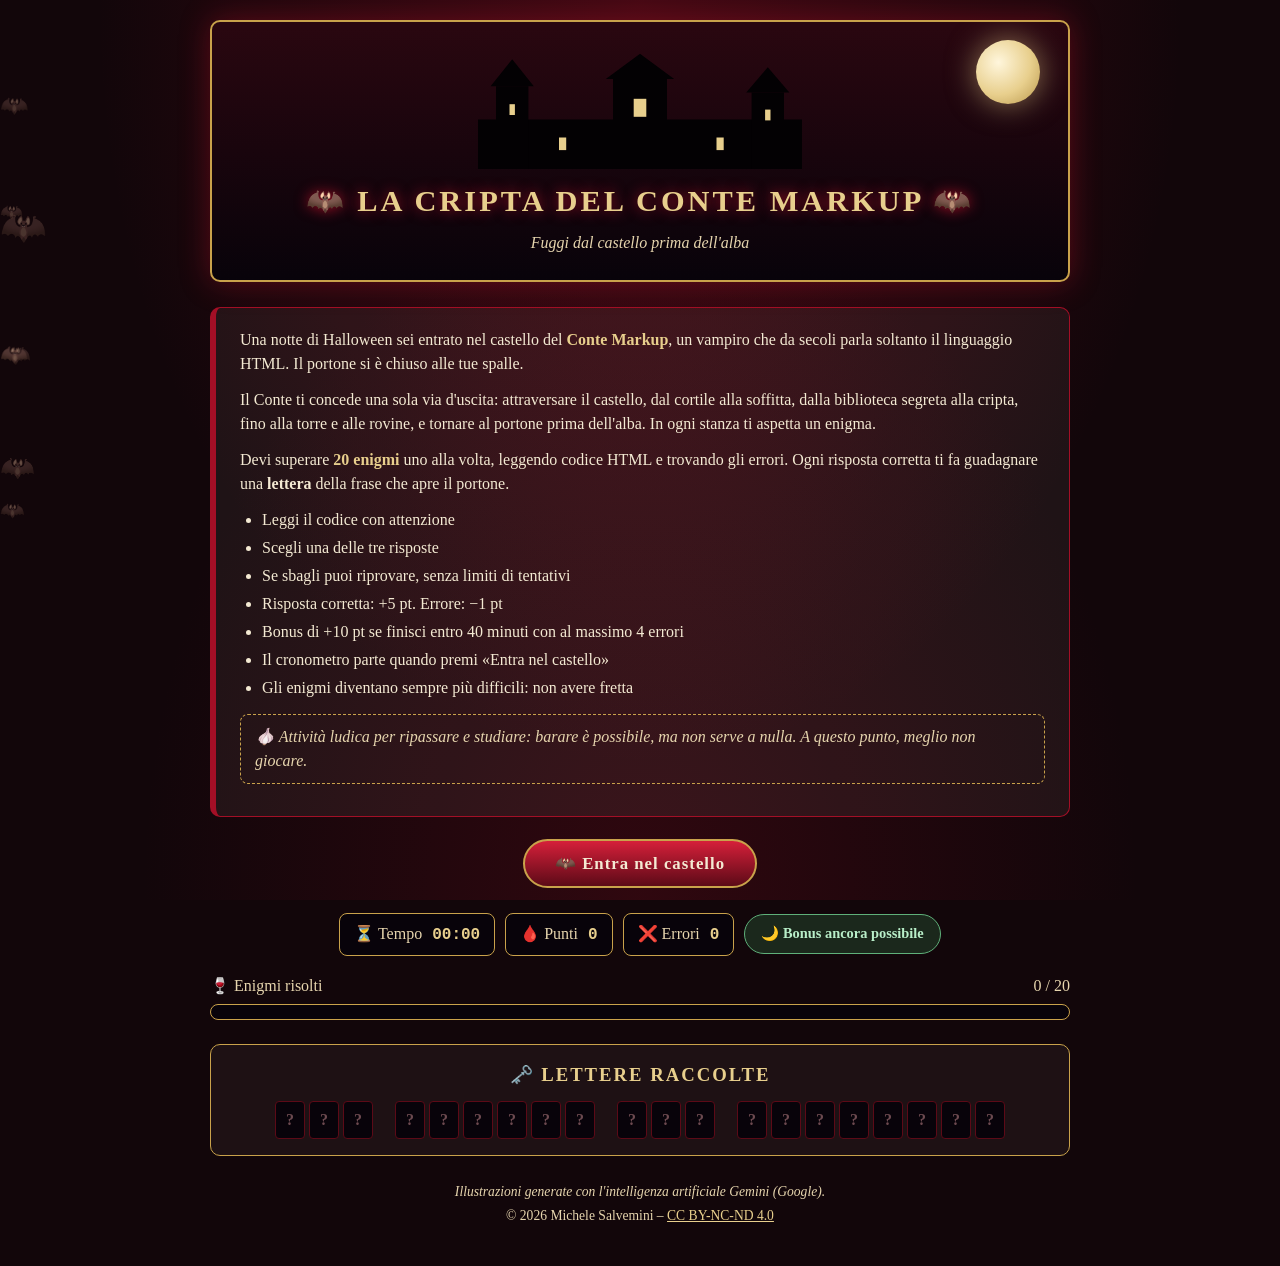
==== html/escape-room/la-cripta-del-conte-markup/index.html @ 2b84bf9f "Add files via upload" ====
<!DOCTYPE html>
<!--
    Autore: Michele Salvemini
    Classe: studenti che hanno svolto le esercitazioni HTML (HTM010-HTM170)
    Argomento: HTML5 - struttura del documento, testi, liste, tabelle, immagini e collegamenti
    Obiettivo: Escape room a enigmi a risposta multipla per ripassare la lettura e la
               correzione del codice HTML, con cronometro e punteggio
    Versione: 1.1
    Data: 25/10/2026
    Licenza: CC BY-NC-ND 4.0 - https://creativecommons.org/licenses/by-nc-nd/4.0/
    File: index.html (struttura) - style.css (stile) - script.js (comportamento)
-->
<html lang="it">
    <head>
        <meta charset="UTF-8">
        <meta name="viewport" content="width=device-width, initial-scale=1.0">
        <meta name="author" content="Michele Salvemini">
        <meta name="description" content="Escape room di Halloween a tema vampiri per ripassare l'HTML5: struttura del documento, testi, liste, tabelle, immagini e collegamenti ipertestuali.">
        <meta name="keywords" content="informatica, HTML, HTML5, struttura del documento, liste, tabelle, immagini, collegamenti, escape room, ripasso, Halloween, vampiri, liceo scientifico scienze applicate">
        <title>🦇 La Cripta del Conte Markup</title>
        <link rel="stylesheet" href="style.css">
        <link rel="license" href="https://creativecommons.org/licenses/by-nc-nd/4.0/">
    </head>
    <body>
        <!-- ============================================================
             STRUTTURA
             ============================================================ -->

        <!-- Contenitore di pipistrelli e gocce decorative, popolato dallo script -->
        <div class="particles" id="particles"></div>

        <div class="container">
            <header class="hero">
                <div class="moon"></div>

                <!-- Silhouette decorativa del castello, disegnata con forme SVG -->
                <svg class="castle" viewBox="0 0 400 130" role="img" aria-label="Silhouette del castello del Conte Markup">
                    <g class="castle-body">
                        <rect x="20" y="75" width="360" height="55"></rect>
                        <rect x="40" y="38" width="36" height="92"></rect>
                        <polygon points="34,38 58,8 82,38"></polygon>
                        <rect x="170" y="30" width="60" height="100"></rect>
                        <polygon points="162,30 200,2 238,30"></polygon>
                        <rect x="324" y="45" width="36" height="85"></rect>
                        <polygon points="318,45 342,17 366,45"></polygon>
                    </g>
                    <g class="castle-windows">
                        <rect x="55" y="58" width="6" height="12"></rect>
                        <rect x="193" y="52" width="14" height="20"></rect>
                        <rect x="339" y="64" width="6" height="12"></rect>
                        <rect x="110" y="95" width="8" height="14"></rect>
                        <rect x="285" y="95" width="8" height="14"></rect>
                    </g>
                </svg>

                <h1>🦇 LA CRIPTA DEL CONTE MARKUP 🦇</h1>
                <p class="subtitle">Fuggi dal castello prima dell'alba</p>
            </header>

            <div class="intro">
                <p>
                    Una notte di Halloween sei entrato nel castello del
                    <span class="highlight">Conte Markup</span>, un vampiro che da secoli
                    parla soltanto il linguaggio HTML. Il portone si è chiuso alle tue spalle.
                </p>
                <p>
                    Il Conte ti concede una sola via d'uscita: attraversare il castello, dal cortile alla soffitta,
                    dalla biblioteca segreta alla cripta, fino alla torre e alle rovine, e tornare al portone
                    prima dell'alba. In ogni stanza ti aspetta un enigma.
                </p>
                <p>
                    Devi superare <span class="highlight"><span id="totale-enigmi">20</span> enigmi</span>
                    uno alla volta, leggendo codice HTML e trovando gli errori. Ogni risposta corretta
                    ti fa guadagnare una <strong>lettera</strong> della frase che apre il portone.
                </p>
                <ul>
                    <li>Leggi il codice con attenzione</li>
                    <li>Scegli una delle tre risposte</li>
                    <li>Se sbagli puoi riprovare, senza limiti di tentativi</li>
                    <li>Risposta corretta: +<span id="regola-punti">5</span> pt. Errore: −<span id="regola-penalita">1</span> pt</li>
                    <li>
                        Bonus di +<span id="regola-bonus">10</span> pt se finisci entro
                        <span id="regola-minuti">40</span> minuti con al massimo
                        <span id="regola-errori">4</span> errori
                    </li>
                    <li>Il cronometro parte quando premi «Entra nel castello»</li>
                    <li>Gli enigmi diventano sempre più difficili: non avere fretta</li>
                </ul>
                <p class="notice">
                    🧄 Attività ludica per ripassare e studiare: barare è possibile, ma non serve a nulla.
                    A questo punto, meglio non giocare.
                </p>
            </div>

            <!-- Pulsante di avvio: il cronometro parte solo dopo aver letto le regole -->
            <div class="start-area" id="start-area">
                <button class="start-btn" id="start-btn" type="button">🦇 Entra nel castello</button>
            </div>

            <!-- Cronometro, punteggio, errori e stato del bonus, aggiornati dallo script -->
            <div class="stats-panel">
                <div class="stat">⏳ Tempo <span class="stat-value" id="timer-text">00:00</span></div>
                <div class="stat">🩸 Punti <span class="stat-value" id="score-text">0</span></div>
                <div class="stat">❌ Errori <span class="stat-value" id="errors-text">0</span></div>
                <div class="bonus-badge bonus-ok" id="bonus-text">🌙 Bonus ancora possibile</div>
            </div>

            <div class="progress-bar-container">
                <div class="progress-label">
                    <span>🍷 Enigmi risolti</span>
                    <span id="progress-text">0 / 20</span>
                </div>
                <div class="progress-track">
                    <div class="progress-fill" id="progress-fill"></div>
                </div>
            </div>

            <!-- Area in cui lo script inserisce l'enigma corrente -->
            <div id="card-area"></div>

            <div class="letters-collected" id="letters-box">
                <h3>🗝️ LETTERE RACCOLTE</h3>
                <div class="letters-row" id="letters-row"></div>
            </div>

            <div class="final-section" id="final-section">
                <h2>🌅 IL PORTONE SI È APERTO! 🌅</h2>
                <p class="final-label">La frase che hai raccolto è:</p>
                <div class="key-display" id="key-display"></div>

                <!-- Riepilogo scritto con una lista descrittiva: ogni voce è una coppia termine-valore -->
                <dl class="summary-list">
                    <dt>⏳ Tempo impiegato</dt>
                    <dd id="sum-tempo"></dd>
                    <dt>✅ Risposte corrette</dt>
                    <dd id="sum-corrette"></dd>
                    <dt>❌ Errori commessi</dt>
                    <dd id="sum-errori"></dd>
                    <dt>🌙 Bonus</dt>
                    <dd id="sum-bonus"></dd>
                    <dt class="total-term">🩸 Punteggio totale</dt>
                    <dd class="total-detail" id="sum-totale"></dd>
                </dl>

                <div class="final-message">
                    <span class="emoji">🌅🏰</span>
                    Complimenti! I primi raggi del sole colpiscono il castello e il Conte Markup si ritira nella sua bara.<br>
                    Sei fuggito... per questa notte. 🦇
                </div>
                <p class="final-note">📸 Mostra questa schermata al docente per il riconoscimento del punteggio.</p>
                <button class="reset-btn" id="reset-btn" type="button">🔄 Ricomincia l'avventura</button>
            </div>

            <footer class="license-note">
                <p class="credits">Illustrazioni generate con l'intelligenza artificiale Gemini (Google).</p>
                <p>
                    © 2026 Michele Salvemini –
                    <a href="https://creativecommons.org/licenses/by-nc-nd/4.0/" rel="license noopener" target="_blank">CC BY-NC-ND 4.0</a>
                </p>
            </footer>
        </div>

        <script src="script.js"></script>
    </body>
</html>
---- html/escape-room/la-cripta-del-conte-markup/style.css ----
/*
    Autore: Michele Salvemini
    Classe: studenti che hanno svolto le esercitazioni HTML (HTM010-HTM170)
    Argomento: Foglio di stile dell'Escape Room "La Cripta del Conte Markup"
    Obiettivo: Definire l'aspetto grafico della pagina (tema gotico rosso sangue, oro e pergamena)
    Versione: 1.1
    Data: 25/10/2026
    Licenza: CC BY-NC-ND 4.0 - https://creativecommons.org/licenses/by-nc-nd/4.0/
*/

/* ============================================================
   COLORI E MISURE (variabili riutilizzate in tutto il foglio)
   ============================================================ */

:root {
    --sfondo: #12060a;
    --sfondo-scuro: #08030a;
    --rosso: #a30f26;
    --rosso-vivo: #d6203a;
    --rosso-scuro: #5c0a17;
    --oro: #c9a24b;
    --oro-chiaro: #e8cf8d;
    --pergamena: #f4ead3;
    --pergamena-scura: #e6d5ae;
    --inchiostro: #2a1410;
    --verde-ok: #2f6b3f;
    --bordo-arrotondato: 10px;
}

/* ============================================================
   BASE
   ============================================================ */

/* Azzera i margini predefiniti e include padding e bordo nella larghezza degli elementi,
   così le dimensioni dichiarate coincidono con quelle effettive */
* {
    margin: 0;
    padding: 0;
    box-sizing: border-box;
}

body {
    font-family: Georgia, 'Palatino Linotype', 'Times New Roman', serif;
    background: var(--sfondo);
    background-image:
        radial-gradient(ellipse at 50% 0%, rgba(163, 15, 38, 0.35) 0%, transparent 60%),
        radial-gradient(ellipse at 50% 100%, rgba(92, 10, 23, 0.40) 0%, transparent 55%);
    background-attachment: fixed;
    color: var(--pergamena);
    line-height: 1.5;
    min-height: 100vh;
    padding: 20px;
    /* Evita lo scorrimento orizzontale causato dai pipistrelli che escono dallo schermo */
    overflow-x: hidden;
}

.container {
    max-width: 860px;
    margin: 0 auto;
    /* Con z-index maggiore delle decorazioni il contenuto resta sopra lo sfondo animato */
    position: relative;
    z-index: 1;
}

.hidden {
    display: none;
}

/* ============================================================
   DECORAZIONI: PIPISTRELLI E GOCCE
   ============================================================ */

.particles {
    position: fixed;
    top: 0;
    left: 0;
    width: 100%;
    height: 100%;
    /* Le decorazioni non devono intercettare i click destinati ai pulsanti sottostanti */
    pointer-events: none;
    z-index: 0;
    overflow: hidden;
}

.bat {
    position: absolute;
    left: 0;
    opacity: 0.35;
    animation: voloPipistrello linear infinite;
}

/* Il pipistrello attraversa lo schermo da sinistra a destra, oscillando in verticale */
@keyframes voloPipistrello {
    0% {
        transform: translate(-10vw, 0);
    }
    25% {
        transform: translate(20vw, -4vh);
    }
    50% {
        transform: translate(50vw, 3vh);
    }
    75% {
        transform: translate(80vw, -3vh);
    }
    100% {
        transform: translate(110vw, 2vh);
    }
}

/* La goccia è un quadrato con tre angoli arrotondati e uno a punta, ruotato di 45 gradi */
.drop {
    position: absolute;
    top: -20px;
    background: var(--rosso-vivo);
    border-radius: 50% 0 50% 50%;
    transform: rotate(45deg);
    opacity: 0.25;
    animation: cadutaGoccia linear infinite;
}

@keyframes cadutaGoccia {
    0% {
        top: -20px;
        opacity: 0;
    }
    10% {
        opacity: 0.30;
    }
    100% {
        top: 105vh;
        opacity: 0.10;
    }
}

/* ============================================================
   INTESTAZIONE
   ============================================================ */

.hero {
    position: relative;
    text-align: center;
    padding: 30px 20px 25px;
    margin-bottom: 25px;
    border-radius: var(--bordo-arrotondato);
    background: linear-gradient(180deg, #2a0710 0%, var(--sfondo-scuro) 100%);
    border: 2px solid var(--oro);
    box-shadow: 0 0 30px rgba(163, 15, 38, 0.45);
    overflow: hidden;
}

/* La luna è un cerchio sfumato in alto a destra, dietro alla silhouette */
.moon {
    position: absolute;
    top: 18px;
    right: 28px;
    width: 64px;
    height: 64px;
    border-radius: 50%;
    background: radial-gradient(circle at 35% 35%, #fff6dc 0%, var(--oro-chiaro) 55%, #b8964a 100%);
    box-shadow: 0 0 30px rgba(232, 207, 141, 0.55);
}

.castle {
    position: relative;
    display: block;
    width: min(100%, 360px);
    margin: 0 auto 10px;
}

.castle-body {
    fill: #030103;
}

.castle-windows {
    fill: var(--oro-chiaro);
    animation: lucePiccola 3s ease-in-out infinite alternate;
}

@keyframes lucePiccola {
    from {
        opacity: 0.55;
    }
    to {
        opacity: 1;
    }
}

.hero h1 {
    position: relative;
    font-size: 1.9rem;
    letter-spacing: 3px;
    color: var(--oro-chiaro);
    text-shadow: 0 0 14px var(--rosso);
}

.subtitle {
    position: relative;
    margin-top: 6px;
    font-style: italic;
    color: var(--pergamena-scura);
}

/* ============================================================
   INTRODUZIONE
   ============================================================ */

.intro {
    background: rgba(244, 234, 211, 0.06);
    border: 1px solid var(--rosso);
    border-left: 6px solid var(--rosso);
    border-radius: var(--bordo-arrotondato);
    padding: 20px 24px;
    margin-bottom: 22px;
}

.intro p {
    margin-bottom: 12px;
}

.intro ul {
    margin: 0 0 14px 22px;
}

.intro li {
    margin-bottom: 4px;
}

.highlight {
    color: var(--oro-chiaro);
    font-weight: bold;
}

.notice {
    margin-top: 6px;
    padding: 10px 14px;
    border: 1px dashed var(--oro);
    border-radius: 8px;
    font-style: italic;
    color: var(--pergamena-scura);
}

/* ============================================================
   PULSANTI PRINCIPALI
   ============================================================ */

.start-area {
    text-align: center;
    margin-bottom: 25px;
}

.start-btn,
.next-btn,
.reset-btn {
    font-family: inherit;
    font-size: 1.05rem;
    font-weight: bold;
    letter-spacing: 1px;
    color: var(--pergamena);
    background: linear-gradient(180deg, var(--rosso-vivo) 0%, var(--rosso-scuro) 100%);
    border: 2px solid var(--oro);
    border-radius: 30px;
    padding: 12px 30px;
    cursor: pointer;
    transition: transform 0.15s, box-shadow 0.15s;
}

.start-btn:hover,
.next-btn:hover,
.reset-btn:hover {
    transform: translateY(-2px);
    box-shadow: 0 6px 18px rgba(214, 32, 58, 0.5);
}

/* ============================================================
   STATISTICHE E PROGRESSO
   ============================================================ */

.stats-panel {
    display: flex;
    flex-wrap: wrap;
    gap: 10px;
    justify-content: center;
    align-items: center;
    margin-bottom: 18px;
}

.stat {
    background: var(--sfondo-scuro);
    border: 1px solid var(--oro);
    border-radius: 8px;
    padding: 8px 14px;
    color: var(--pergamena-scura);
}

.stat-value {
    margin-left: 6px;
    font-family: 'Courier New', monospace;
    font-weight: bold;
    color: var(--oro-chiaro);
}

.bonus-badge {
    border-radius: 20px;
    padding: 8px 16px;
    font-size: 0.9rem;
    font-weight: bold;
}

.bonus-ok {
    background: rgba(47, 107, 63, 0.35);
    border: 1px solid #5fb07a;
    color: #b9efc9;
}

.bonus-perso {
    background: rgba(163, 15, 38, 0.30);
    border: 1px solid var(--rosso-vivo);
    color: #f6b3bd;
}

.progress-bar-container {
    margin-bottom: 24px;
}

.progress-label {
    display: flex;
    justify-content: space-between;
    margin-bottom: 6px;
    color: var(--pergamena-scura);
}

/* La barra è un "calice" che si riempie di sangue man mano che si risolvono gli enigmi */
.progress-track {
    height: 16px;
    background: var(--sfondo-scuro);
    border: 1px solid var(--oro);
    border-radius: 10px;
    overflow: hidden;
}

.progress-fill {
    width: 0;
    height: 100%;
    background: linear-gradient(90deg, var(--rosso-scuro), var(--rosso-vivo));
    transition: width 0.5s ease;
}

/* ============================================================
   CARD DELL'ENIGMA (pergamena)
   ============================================================ */

.card {
    background: linear-gradient(180deg, var(--pergamena) 0%, var(--pergamena-scura) 100%);
    color: var(--inchiostro);
    border: 3px double var(--oro);
    border-radius: var(--bordo-arrotondato);
    padding: 22px;
    margin-bottom: 26px;
    box-shadow: 0 10px 30px rgba(0, 0, 0, 0.6);
}

.card.solved {
    border-color: var(--verde-ok);
}

/* Scuotimento della card quando la risposta è sbagliata (dura 0,5 s) */
.card.wrong {
    animation: scuoti 0.5s;
}

@keyframes scuoti {
    0%, 100% {
        transform: translateX(0);
    }
    20%, 60% {
        transform: translateX(-8px);
    }
    40%, 80% {
        transform: translateX(8px);
    }
}

.card-header {
    display: flex;
    align-items: center;
    gap: 14px;
    margin-bottom: 12px;
}

.card-number {
    flex-shrink: 0;
    width: 42px;
    height: 42px;
    border-radius: 50%;
    background: var(--rosso);
    color: var(--pergamena);
    border: 2px solid var(--oro);
    display: flex;
    align-items: center;
    justify-content: center;
    font-weight: bold;
}

.card-heading {
    display: flex;
    flex-direction: column;
}

.card-title {
    font-size: 1.3rem;
    font-weight: bold;
    color: var(--rosso-scuro);
}

/* Il luogo indica in quale stanza del castello si trova lo studente */
.card-place {
    font-size: 0.9rem;
    font-style: italic;
    color: var(--rosso);
}

/* L'immagine occupa tutta la larghezza della card; aspect-ratio riserva lo spazio prima del
   caricamento, così la pagina non "salta" quando l'immagine compare */
.card-image {
    display: block;
    width: 100%;
    height: auto;
    aspect-ratio: 1280 / 698;
    object-fit: cover;
    margin-bottom: 14px;
    background: var(--sfondo-scuro);
    border: 2px solid var(--oro);
    border-radius: 8px;
    box-shadow: 0 4px 14px rgba(0, 0, 0, 0.5);
}

.card-scene {
    font-style: italic;
    margin-bottom: 12px;
}

.card-code {
    font-family: 'Courier New', monospace;
    font-size: 0.92rem;
    background: #231016;
    color: var(--oro-chiaro);
    border-left: 4px solid var(--rosso-vivo);
    border-radius: 6px;
    padding: 14px 16px;
    margin-bottom: 14px;
    /* Il codice lungo scorre dentro il riquadro invece di allargare la pagina */
    overflow-x: auto;
    white-space: pre;
}

.card-question {
    font-weight: bold;
    margin-bottom: 14px;
}

code.inline {
    font-family: 'Courier New', monospace;
    font-size: 0.92em;
    background: rgba(92, 10, 23, 0.12);
    color: var(--rosso-scuro);
    border-radius: 4px;
    padding: 1px 5px;
}

/* ============================================================
   RISPOSTE
   ============================================================ */

.options {
    display: flex;
    flex-direction: column;
    gap: 10px;
}

.option {
    display: flex;
    align-items: center;
    gap: 12px;
    width: 100%;
    text-align: left;
    font-family: inherit;
    font-size: 1rem;
    color: var(--inchiostro);
    background: var(--pergamena);
    border: 2px solid var(--oro);
    border-radius: 8px;
    padding: 11px 14px;
    cursor: pointer;
    transition: border-color 0.15s, background 0.15s;
}

.option:hover:not(:disabled) {
    border-color: var(--rosso-vivo);
    background: #fff6e0;
}

.option:disabled {
    cursor: default;
    opacity: 0.75;
}

.option-letter {
    flex-shrink: 0;
    width: 30px;
    height: 30px;
    border-radius: 50%;
    background: var(--rosso-scuro);
    color: var(--pergamena);
    display: flex;
    align-items: center;
    justify-content: center;
    font-weight: bold;
}

.option.selected-correct {
    background: #d6efdc;
    border-color: var(--verde-ok);
    opacity: 1;
}

.option.selected-wrong {
    background: #f6d3d9;
    border-color: var(--rosso);
}

/* ============================================================
   FEEDBACK E AVANZAMENTO
   ============================================================ */

.feedback {
    display: none;
    margin-top: 14px;
    padding: 12px 14px;
    border-radius: 8px;
}

.feedback.show {
    display: block;
}

.feedback.correct {
    background: #d6efdc;
    border: 1px solid var(--verde-ok);
}

.feedback.wrong {
    background: #f6d3d9;
    border: 1px solid var(--rosso);
}

.next-btn {
    display: none;
    margin: 16px auto 0;
}

.next-btn.show {
    display: block;
}

.waiting-screen {
    text-align: center;
    font-size: 1.3rem;
    padding: 30px;
    color: var(--oro-chiaro);
}

/* ============================================================
   LETTERE RACCOLTE
   ============================================================ */

.letters-collected {
    text-align: center;
    margin-bottom: 26px;
    padding: 16px;
    background: rgba(244, 234, 211, 0.05);
    border: 1px solid var(--oro);
    border-radius: var(--bordo-arrotondato);
}

.letters-collected h3 {
    margin-bottom: 12px;
    letter-spacing: 2px;
    color: var(--oro-chiaro);
}

/* Le caselle sono raggruppate per parola della frase finale; i gruppi vanno a capo se manca spazio */
.letters-row {
    display: flex;
    flex-wrap: wrap;
    justify-content: center;
    gap: 14px 22px;
}

.letter-word {
    display: flex;
    gap: 4px;
}

.letter-slot {
    width: 30px;
    height: 38px;
    display: flex;
    align-items: center;
    justify-content: center;
    font-weight: bold;
    background: var(--sfondo-scuro);
    border: 1px solid var(--rosso-scuro);
    border-radius: 4px;
    color: #6d4a50;
}

.letter-slot.filled {
    background: var(--rosso);
    border-color: var(--oro);
    color: var(--pergamena);
    box-shadow: 0 0 8px rgba(214, 32, 58, 0.6);
}

/* ============================================================
   SEZIONE FINALE
   ============================================================ */

.final-section {
    display: none;
    text-align: center;
    padding: 28px 22px;
    margin-bottom: 26px;
    background: linear-gradient(180deg, #3b0a14 0%, var(--sfondo-scuro) 100%);
    border: 3px double var(--oro);
    border-radius: var(--bordo-arrotondato);
}

.final-section.show {
    display: block;
}

.final-section h2 {
    color: var(--oro-chiaro);
    margin-bottom: 10px;
}

.key-display {
    display: inline-block;
    margin: 12px 0 20px;
    padding: 12px 22px;
    font-size: 1.5rem;
    font-weight: bold;
    letter-spacing: 3px;
    color: var(--pergamena);
    background: var(--rosso);
    border: 2px solid var(--oro);
    border-radius: 8px;
}

/* Il riepilogo è una lista descrittiva: termini a sinistra e valori a destra */
.summary-list {
    display: grid;
    grid-template-columns: 1fr auto;
    gap: 6px 20px;
    max-width: 440px;
    margin: 0 auto 20px;
    text-align: left;
}

.summary-list dt {
    color: var(--pergamena-scura);
}

.summary-list dd {
    font-family: 'Courier New', monospace;
    font-weight: bold;
    text-align: right;
    color: var(--oro-chiaro);
}

.summary-list .total-term,
.summary-list .total-detail {
    margin-top: 6px;
    padding-top: 8px;
    border-top: 1px solid var(--oro);
    font-size: 1.1rem;
}

.final-message {
    margin-bottom: 14px;
    line-height: 1.7;
}

.final-message .emoji {
    display: block;
    font-size: 2rem;
}

.final-note {
    margin-bottom: 16px;
    font-style: italic;
    color: var(--pergamena-scura);
}

.license-note {
    text-align: center;
    font-size: 0.85rem;
    color: var(--pergamena-scura);
    padding-bottom: 20px;
}

.license-note a {
    color: var(--oro-chiaro);
}

.credits {
    margin-bottom: 4px;
    font-style: italic;
}

/* ============================================================
   SCHERMI PICCOLI E PREFERENZE DI ACCESSIBILITÀ
   ============================================================ */

@media (max-width: 600px) {
    body {
        padding: 12px;
    }

    .hero h1 {
        font-size: 1.35rem;
        letter-spacing: 1px;
    }

    .moon {
        width: 44px;
        height: 44px;
        right: 16px;
    }

    .card {
        padding: 16px;
    }

    .key-display {
        font-size: 1.1rem;
        letter-spacing: 1px;
    }
}

/* Chi ha chiesto al sistema di ridurre i movimenti non vede animazioni di sfondo né scuotimenti */
@media (prefers-reduced-motion: reduce) {
    .bat,
    .drop,
    .castle-windows,
    .card.wrong {
        animation: none;
    }

    .progress-fill {
        transition: none;
    }
}
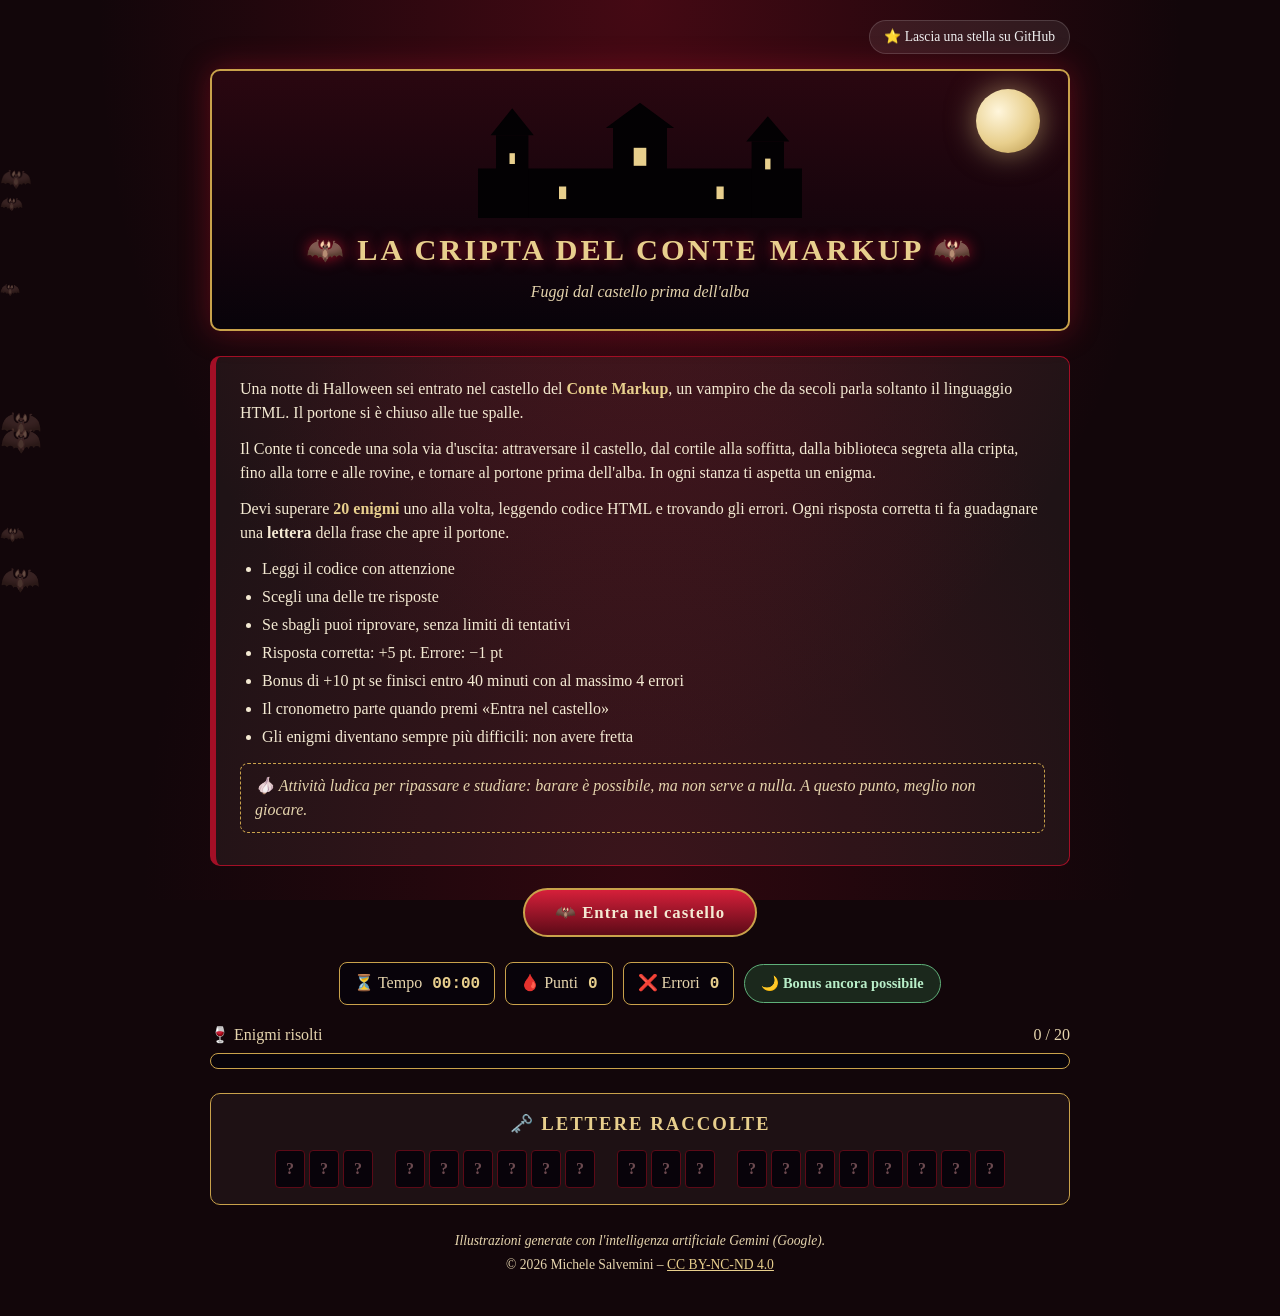
==== commit 095d55a4: "Update index.html" ====
--- a/html/escape-room/la-cripta-del-conte-markup/index.html
+++ b/html/escape-room/la-cripta-del-conte-markup/index.html
@@ -30,6 +30,11 @@
         <div class="particles" id="particles"></div>
 
         <div class="container">
+			<div class="github-star-top">
+                <a href="https://github.com/micsalv/didattica-informatica" target="_blank" rel="noopener">
+                    ⭐ Lascia una stella su GitHub
+                </a>
+            </div>
             <header class="hero">
                 <div class="moon"></div>
 
--- a/html/escape-room/la-cripta-del-conte-markup/style.css
+++ b/html/escape-room/la-cripta-del-conte-markup/style.css
@@ -762,3 +762,32 @@
         transition: none;
     }
 }
+
+/* Stile per il banner/link di GitHub in alto */
+.github-star-top {
+    text-align: right;
+    margin-bottom: 15px;
+}
+
+.github-star-top a {
+    display: inline-flex;
+    align-items: center;
+    gap: 6px;
+    background-color: rgba(255, 255, 255, 0.08);
+    color: #f1f1f1;
+    padding: 6px 14px;
+    border-radius: 20px;
+    font-size: 0.85rem;
+    font-family: inherit;
+    text-decoration: none;
+    border: 1px solid rgba(255, 255, 255, 0.15);
+    transition: all 0.3s ease;
+}
+
+.github-star-top a:hover {
+    background-color: #e31b23; /* Un tocco di rosso in tema con i vampiri */
+    color: #ffffff;
+    border-color: #e31b23;
+    transform: translateY(-2px);
+    box-shadow: 0 4px 12px rgba(227, 27, 35, 0.4);
+}
